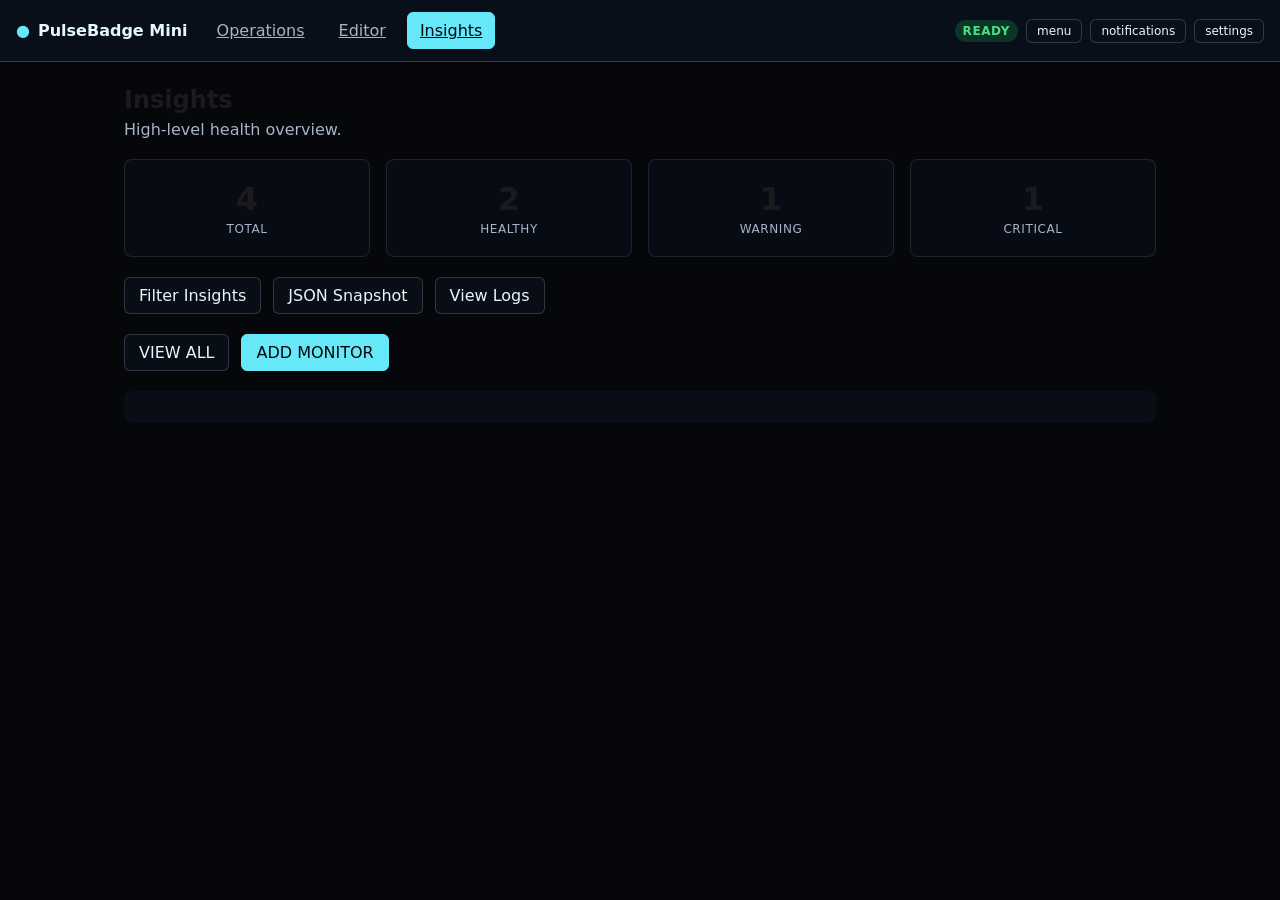
==== insights-pulsebadge-mini.html @ 10a4c5db "feat: US-003 - PulseBadge Mini - Insights - PulseBadge Mini screen" ====
<!doctype html>
<html lang="en">
  <head>
    <meta charset="UTF-8" />
    <meta name="viewport" content="width=device-width, initial-scale=1.0" />
    <title>Insights - PulseBadge Mini</title>
    <link rel="stylesheet" href="assets/css/styles.css" />
  </head>
  <body>
    <div id="app-root" class="app-shell" data-setfarm-root="insights" data-testid="setfarm-app-root">
      <nav class="app-nav" aria-label="Primary">
        <div class="app-brand">
          <span class="app-brand-mark">●</span>
          <span class="app-brand-name">PulseBadge Mini</span>
        </div>
        <div class="app-nav-links">
          <a class="app-nav-link" href="record-operations-pulsebadge-mini.html">Operations</a>
          <a class="app-nav-link" href="record-editor-pulsebadge-mini.html">Editor</a>
          <a class="app-nav-link is-active" href="insights-pulsebadge-mini.html">Insights</a>
        </div>
        <div class="app-nav-meta">
          <span class="storage-status" data-testid="storage-status">ready</span>
          <button type="button" class="app-button app-button--small" onclick="console.log('menu')" data-action-id="ACT_MENU" aria-label="Menu">menu</button>
          <button type="button" class="app-button app-button--small" onclick="console.log('notifications')" data-action-id="ACT_NOTIFICATIONS" aria-label="Notifications">notifications</button>
          <button type="button" class="app-button app-button--small" onclick="console.log('settings')" data-action-id="ACT_SETTINGS" aria-label="Settings">settings</button>
        </div>
      </nav>
      <main class="app-main" data-testid="app-main">
        <header class="screen-header">
          <h2>Insights</h2>
          <p class="screen-summary">High-level health overview.</p>
        </header>
        <div class="insights-grid" data-testid="insights-grid"></div>
        <div class="screen-controls">
          <button type="button" class="app-button" onclick="void(0)" data-action-id="ACT_FILTER_INSIGHTS" aria-label="Filter insights">Filter Insights</button>
          <button type="button" class="app-button app-button--secondary" onclick="void(0)" data-action-id="ACT_EXPORT_SUMMARY" aria-label="Export JSON snapshot">JSON Snapshot</button>
          <button type="button" class="app-button app-button--secondary" onclick="console.log('view logs')" data-action-id="ACT_VIEW_LOGS" aria-label="View logs">View Logs</button>
        </div>
        <div class="screen-controls" style="margin-top: 20px;">
          <button type="button" class="app-button" onclick="void(0)" data-action-id="ACT_VIEW_ALL" aria-label="View all monitors">VIEW ALL</button>
          <button type="button" class="app-button app-button--primary" onclick="void(0)" data-action-id="ACT_ADD_MONITOR" aria-label="Add monitor">ADD MONITOR</button>
        </div>
        <div class="snapshot-panel is-hidden" data-testid="snapshot-panel" style="margin-top: 20px;"></div>
      </main>
    </div>
    <script src="assets/js/pulsebadge-mini.storage.js"></script>
    <script src="assets/js/pulsebadge-mini.state.js"></script>
    <script>
      (function () {
        'use strict';
        function renderInsightsGrid(records, counts) {
          const grid = document.querySelector('[data-testid="insights-grid"]');
          if (!grid) return;
          grid.innerHTML = '';
          const metrics = [
            { key: 'total', label: 'Total', value: counts.total },
            { key: 'healthy', label: 'Healthy', value: counts.healthy },
            { key: 'warning', label: 'Warning', value: counts.warning },
            { key: 'critical', label: 'Critical', value: counts.critical }
          ];
          metrics.forEach(function (metric) {
            const card = document.createElement('div');
            card.className = 'insight-card insight-card--' + metric.key;
            card.setAttribute('data-metric', metric.key);
            const value = document.createElement('span');
            value.className = 'insight-value';
            value.textContent = metric.value;
            card.appendChild(value);
            const label = document.createElement('span');
            label.className = 'insight-label';
            label.textContent = metric.label;
            card.appendChild(label);
            grid.appendChild(card);
          });
        }
        function renderSnapshot(state) {
          const panel = document.querySelector('[data-testid="snapshot-panel"]');
          if (!panel) return;
          if (state.activePanel === 'snapshot') {
            panel.textContent = JSON.stringify({ records: state.records, counts: state.counts }, null, 2);
            panel.classList.remove('is-hidden');
          } else {
            panel.classList.add('is-hidden');
            panel.textContent = '';
          }
        }
        function bootstrapPage() {
          const fixtures = window.__PULSEBADGE_FIXTURES__ || { records: [], preferences: { defaultScreen: 'operations' } };
          const storage = PulseBadgeStorage.createStorageAdapter();
          const store = PulseBadgeState.createStateStore({ storage: storage, fixtures: fixtures });
          store.bootstrap();
          store.setActiveScreen('insights');
          window.__PB_STORE__ = store;
          const state = store.getState();
          renderInsightsGrid(state.records, state.counts);
          renderSnapshot(state);
          store.subscribe(function (nextState) {
            renderInsightsGrid(nextState.records, nextState.counts);
            renderSnapshot(nextState);
          });
          const statusEl = document.querySelector('[data-testid="storage-status"]');
          if (statusEl) {
            statusEl.textContent = storage.getStatus();
            statusEl.className = 'storage-status storage-status--' + storage.getStatus();
          }
        }
        if (window.__PULSEBADGE_FIXTURES__) {
          bootstrapPage();
        } else {
          fetch('assets/data/pulsebadge-mini.json')
            .then(function (response) { return response.json(); })
            .then(function (fixtures) {
              window.__PULSEBADGE_FIXTURES__ = fixtures;
              bootstrapPage();
            })
            .catch(function () {
              window.__PULSEBADGE_FIXTURES__ = { records: [], preferences: { defaultScreen: 'operations' } };
              bootstrapPage();
            });
        }
      })();
    </script>
    <script src="assets/js/us-003/act_filter_insights.js"></script>
    <script src="assets/js/us-003/act_export_summary.js"></script>
  </body>
</html>
---- assets/css/styles.css ----
@import "../../stitch/design-tokens.css";

:root {
  color-scheme: dark;
  font-family: var(--font-family-base, ui-sans-serif, system-ui, -apple-system, BlinkMacSystemFont, "Segoe UI", sans-serif);
  background: var(--color-background, #05070b);
  color: var(--color-on-background, #e5f7ff);
}

* {
  box-sizing: border-box;
}

body {
  margin: 0;
  min-width: 320px;
  min-height: 100vh;
  background: #05070b;
}

.app-shell {
  min-height: 100vh;
  display: flex;
  flex-direction: column;
}

.app-nav {
  display: flex;
  align-items: center;
  gap: 16px;
  padding: 12px 16px;
  border-bottom: 1px solid rgba(103, 232, 249, 0.25);
  background: rgba(9, 16, 26, 0.95);
}

.app-brand {
  display: flex;
  align-items: center;
  gap: 8px;
  font-weight: 700;
}

.app-brand-mark {
  color: #67e8f9;
}

.app-brand-name {
  color: #e5f7ff;
}

.app-nav-links {
  display: flex;
  gap: 8px;
  flex: 1;
}

.app-nav-link {
  appearance: none;
  border: 1px solid transparent;
  background: transparent;
  color: #a8b3c7;
  padding: 8px 12px;
  border-radius: 6px;
  cursor: pointer;
  font: inherit;
}

.app-nav-link:hover,
.app-nav-link:focus-visible {
  color: #e5f7ff;
  background: rgba(103, 232, 249, 0.1);
}

.app-nav-link.is-active {
  color: #05070b;
  background: #67e8f9;
  border-color: #67e8f9;
}

.app-nav-meta {
  display: flex;
  align-items: center;
  gap: 8px;
}

.storage-status {
  font-size: 12px;
  font-weight: 700;
  text-transform: uppercase;
  letter-spacing: 0.05em;
  padding: 4px 8px;
  border-radius: 999px;
  background: rgba(168, 179, 199, 0.15);
  color: #a8b3c7;
}

.storage-status--ready {
  background: rgba(34, 197, 94, 0.2);
  color: #4ade80;
}

.storage-status--corrupted,
.storage-status--error {
  background: rgba(244, 63, 94, 0.2);
  color: #fb7185;
}

.storage-status--loading {
  background: rgba(250, 204, 21, 0.2);
  color: #facc15;
}

.app-main {
  flex: 1;
  padding: 24px;
  max-width: 1080px;
  width: 100%;
  margin: 0 auto;
}

.error-banner {
  display: flex;
  align-items: center;
  justify-content: space-between;
  gap: 16px;
  padding: 12px 16px;
  margin: 16px auto 0;
  max-width: 1080px;
  border: 1px solid rgba(244, 63, 94, 0.35);
  background: rgba(244, 63, 94, 0.12);
  color: #fecdd3;
  border-radius: 8px;
}

.error-banner.is-hidden {
  display: none;
}

.error-banner p {
  margin: 0;
}

.screen-header {
  margin-bottom: 20px;
}

.screen-header h2 {
  margin: 0 0 6px;
  font-size: 24px;
}

.screen-summary {
  margin: 0;
  color: #a8b3c7;
}

.screen-controls {
  display: flex;
  gap: 12px;
  margin-bottom: 20px;
  flex-wrap: wrap;
}

.app-input,
.app-select {
  appearance: none;
  border: 1px solid rgba(168, 179, 199, 0.25);
  background: rgba(9, 16, 26, 0.8);
  color: #e5f7ff;
  padding: 8px 12px;
  border-radius: 6px;
  font: inherit;
  min-width: 220px;
}

.app-input:focus,
.app-select:focus {
  outline: 2px solid #67e8f9;
  outline-offset: 1px;
}

.app-button {
  appearance: none;
  border: 1px solid rgba(168, 179, 199, 0.25);
  background: rgba(9, 16, 26, 0.8);
  color: #e5f7ff;
  padding: 8px 14px;
  border-radius: 6px;
  font: inherit;
  cursor: pointer;
}

.app-button:hover,
.app-button:focus-visible {
  border-color: #67e8f9;
  color: #67e8f9;
}

.app-button--primary {
  background: #67e8f9;
  color: #05070b;
  border-color: #67e8f9;
}

.app-button--primary:hover,
.app-button--primary:focus-visible {
  background: #a5f3fc;
  color: #05070b;
}

.app-button--small {
  padding: 4px 10px;
  font-size: 12px;
}

.record-list {
  display: grid;
  gap: 12px;
}

.record-card {
  display: grid;
  grid-template-columns: 1fr auto auto;
  align-items: center;
  gap: 12px;
  padding: 14px;
  border: 1px solid rgba(168, 179, 199, 0.15);
  border-radius: 8px;
  background: rgba(9, 16, 26, 0.6);
  border-left: 4px solid transparent;
}

.record-card--healthy {
  border-left-color: #4ade80;
}

.record-card--warning {
  border-left-color: #facc15;
}

.record-card--critical {
  border-left-color: #fb7185;
}

.record-name {
  margin: 0 0 4px;
  font-size: 16px;
}

.record-host {
  margin: 0;
  color: #a8b3c7;
  font-size: 13px;
}

.record-status {
  font-size: 12px;
  font-weight: 700;
  text-transform: uppercase;
  padding: 4px 8px;
  border-radius: 999px;
}

.record-status--healthy {
  background: rgba(34, 197, 94, 0.2);
  color: #4ade80;
}

.record-status--warning {
  background: rgba(250, 204, 21, 0.2);
  color: #facc15;
}

.record-status--critical {
  background: rgba(244, 63, 94, 0.2);
  color: #fb7185;
}

.record-form {
  display: grid;
  gap: 16px;
  max-width: 560px;
}

.form-group {
  display: grid;
  gap: 6px;
}

.form-group label {
  font-size: 13px;
  color: #a8b3c7;
}

.form-actions {
  display: flex;
  gap: 12px;
  margin-top: 8px;
}

.insights-grid {
  display: grid;
  grid-template-columns: repeat(auto-fit, minmax(140px, 1fr));
  gap: 16px;
  margin-bottom: 20px;
}

.insight-card {
  display: flex;
  flex-direction: column;
  align-items: center;
  justify-content: center;
  padding: 20px;
  border-radius: 8px;
  background: rgba(9, 16, 26, 0.6);
  border: 1px solid rgba(168, 179, 199, 0.15);
}

.insight-value {
  font-size: 32px;
  font-weight: 700;
}

.insight-label {
  font-size: 12px;
  text-transform: uppercase;
  letter-spacing: 0.05em;
  color: #a8b3c7;
  margin-top: 4px;
}

.snapshot-panel {
  padding: 16px;
  border-radius: 8px;
  background: rgba(9, 16, 26, 0.8);
  overflow: auto;
  font-family: ui-monospace, SFMono-Regular, Menlo, Monaco, Consolas, monospace;
  font-size: 13px;
}

.empty-state {
  color: #a8b3c7;
}

.hero {
  width: min(720px, 100%);
  border: 1px solid rgba(103, 232, 249, 0.35);
  background: rgba(9, 16, 26, 0.82);
  padding: 28px;
}

.eyebrow {
  margin: 0 0 12px;
  color: #67e8f9;
  font-size: 12px;
  font-weight: 800;
  letter-spacing: 0.08em;
  text-transform: uppercase;
}

h1 {
  margin: 0;
  font-size: 32px;
}

.summary {
  margin: 14px 0 0;
  color: #a8b3c7;
}
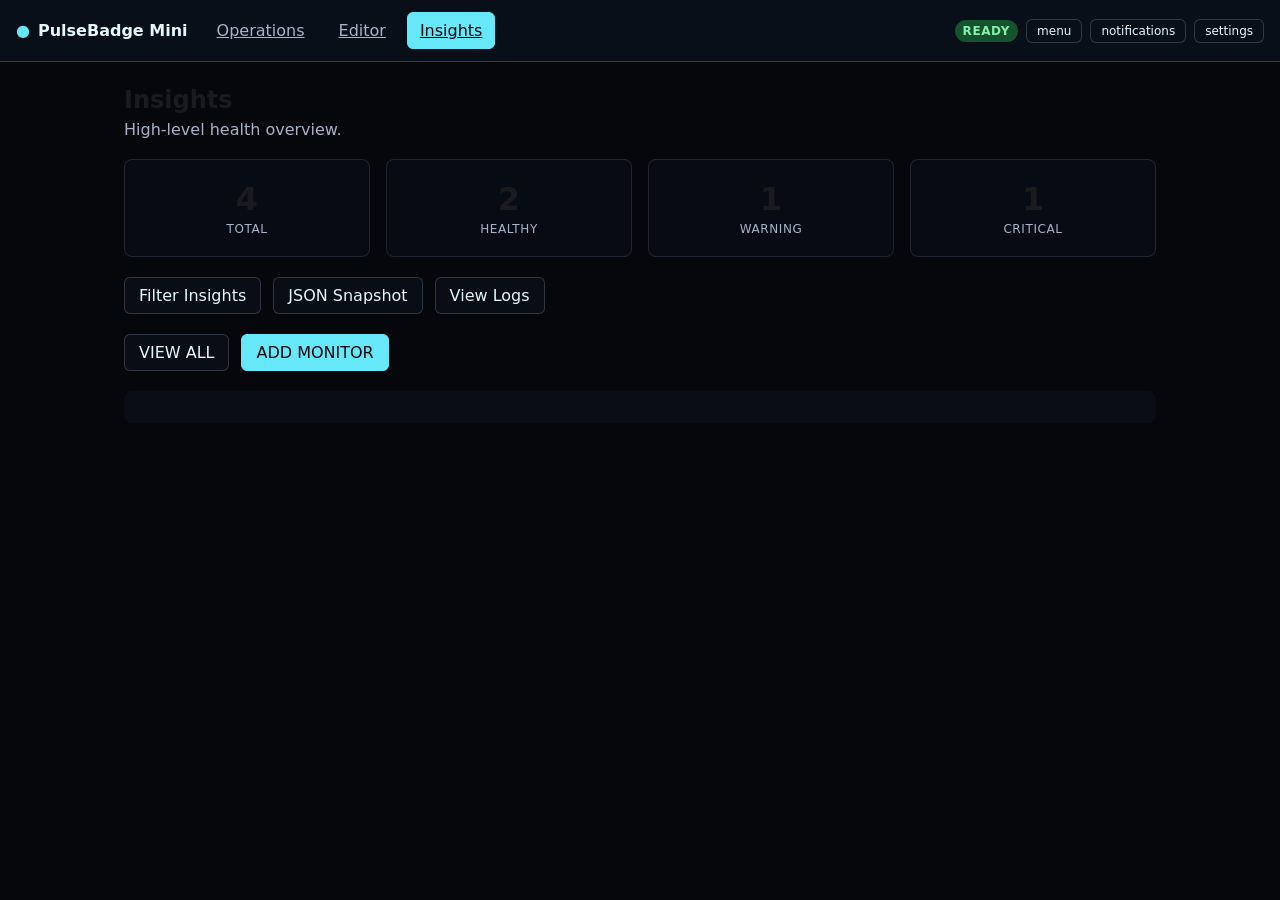
==== commit fb879d82: "feat: US-003 - PulseBadge Mini - Insights - PulseBadge Mini screen" ====
--- a/insights-pulsebadge-mini.html
+++ b/insights-pulsebadge-mini.html
@@ -5,6 +5,26 @@
     <meta name="viewport" content="width=device-width, initial-scale=1.0" />
     <title>Insights - PulseBadge Mini</title>
     <link rel="stylesheet" href="assets/css/styles.css" />
+    <style>
+      .screen-header h1 {
+        margin: 0 0 6px;
+        font-size: 24px;
+        font-weight: 700;
+      }
+      .storage-status--ready,
+      .record-status--healthy {
+        background: #14532d !important;
+        color: #86efac !important;
+      }
+      .record-status--warning {
+        background: #713f12 !important;
+        color: #fef08a !important;
+      }
+      .record-status--critical {
+        background: #881337 !important;
+        color: #fda4af !important;
+      }
+    </style>
   </head>
   <body>
     <div id="app-root" class="app-shell" data-setfarm-root="insights" data-testid="setfarm-app-root">
@@ -14,20 +34,20 @@
           <span class="app-brand-name">PulseBadge Mini</span>
         </div>
         <div class="app-nav-links">
-          <a class="app-nav-link" href="record-operations-pulsebadge-mini.html">Operations</a>
-          <a class="app-nav-link" href="record-editor-pulsebadge-mini.html">Editor</a>
-          <a class="app-nav-link is-active" href="insights-pulsebadge-mini.html">Insights</a>
+          <a class="app-nav-link" href="record-operations-pulsebadge-mini.html" data-action-id="ACT_OPERATIONS">Operations</a>
+          <a class="app-nav-link" href="record-editor-pulsebadge-mini.html" data-action-id="ACT_EDITOR">Editor</a>
+          <a class="app-nav-link is-active" href="insights-pulsebadge-mini.html" data-action-id="ACT_INSIGHTS">Insights</a>
         </div>
         <div class="app-nav-meta">
           <span class="storage-status" data-testid="storage-status">ready</span>
           <button type="button" class="app-button app-button--small" onclick="console.log('menu')" data-action-id="ACT_MENU" aria-label="Menu">menu</button>
-          <button type="button" class="app-button app-button--small" onclick="console.log('notifications')" data-action-id="ACT_NOTIFICATIONS" aria-label="Notifications">notifications</button>
+          <button type="button" class="app-button app-button--small" onclick="console.log('notifications')" data-action-id="ACT_NAVIGATE" aria-label="Notifications">notifications</button>
           <button type="button" class="app-button app-button--small" onclick="console.log('settings')" data-action-id="ACT_SETTINGS" aria-label="Settings">settings</button>
         </div>
       </nav>
       <main class="app-main" data-testid="app-main">
         <header class="screen-header">
-          <h2>Insights</h2>
+          <h1>Insights</h1>
           <p class="screen-summary">High-level health overview.</p>
         </header>
         <div class="insights-grid" data-testid="insights-grid"></div>
@@ -38,7 +58,7 @@
         </div>
         <div class="screen-controls" style="margin-top: 20px;">
           <button type="button" class="app-button" onclick="void(0)" data-action-id="ACT_VIEW_ALL" aria-label="View all monitors">VIEW ALL</button>
-          <button type="button" class="app-button app-button--primary" onclick="void(0)" data-action-id="ACT_ADD_MONITOR" aria-label="Add monitor">ADD MONITOR</button>
+          <button type="button" class="app-button app-button--primary" data-action-id="ACT_CREATE" aria-label="Add monitor">ADD MONITOR</button>
         </div>
         <div class="snapshot-panel is-hidden" data-testid="snapshot-panel" style="margin-top: 20px;"></div>
       </main>
@@ -52,11 +72,12 @@
           const grid = document.querySelector('[data-testid="insights-grid"]');
           if (!grid) return;
           grid.innerHTML = '';
+          const safeCounts = counts || { total: 0, healthy: 0, warning: 0, critical: 0 };
           const metrics = [
-            { key: 'total', label: 'Total', value: counts.total },
-            { key: 'healthy', label: 'Healthy', value: counts.healthy },
-            { key: 'warning', label: 'Warning', value: counts.warning },
-            { key: 'critical', label: 'Critical', value: counts.critical }
+            { key: 'total', label: 'Total', value: safeCounts.total || 0 },
+            { key: 'healthy', label: 'Healthy', value: safeCounts.healthy || 0 },
+            { key: 'warning', label: 'Warning', value: safeCounts.warning || 0 },
+            { key: 'critical', label: 'Critical', value: safeCounts.critical || 0 }
           ];
           metrics.forEach(function (metric) {
             const card = document.createElement('div');
@@ -76,8 +97,9 @@
         function renderSnapshot(state) {
           const panel = document.querySelector('[data-testid="snapshot-panel"]');
           if (!panel) return;
-          if (state.activePanel === 'snapshot') {
-            panel.textContent = JSON.stringify({ records: state.records, counts: state.counts }, null, 2);
+          const safeState = state || {};
+          if (safeState.activePanel === 'snapshot') {
+            panel.textContent = JSON.stringify({ records: safeState.records, counts: safeState.counts }, null, 2);
             panel.classList.remove('is-hidden');
           } else {
             panel.classList.add('is-hidden');
@@ -103,12 +125,35 @@
             statusEl.textContent = storage.getStatus();
             statusEl.className = 'storage-status storage-status--' + storage.getStatus();
           }
+          document.querySelectorAll('[data-action-id="ACT_CREATE"]').forEach(function (btn) {
+            btn.addEventListener('click', function () {
+              const store = window.__PB_STORE__;
+              if (!store || typeof store.addRecord !== 'function') return;
+              const nextId = 'mon-' + Date.now();
+              const added = store.addRecord({
+                id: nextId,
+                name: 'New Monitor',
+                host: 'monitor.pulsebadge.local',
+                status: 'healthy',
+                latencyMs: 0,
+                lastChecked: new Date().toISOString()
+              });
+              if (added) {
+                console.log('[insights] Created record:', nextId);
+              }
+            });
+          });
         }
         if (window.__PULSEBADGE_FIXTURES__) {
           bootstrapPage();
         } else {
           fetch('assets/data/pulsebadge-mini.json')
-            .then(function (response) { return response.json(); })
+            .then(function (response) {
+              if (!response.ok) {
+                throw new Error('Network response was not ok');
+              }
+              return response.json();
+            })
             .then(function (fixtures) {
               window.__PULSEBADGE_FIXTURES__ = fixtures;
               bootstrapPage();
